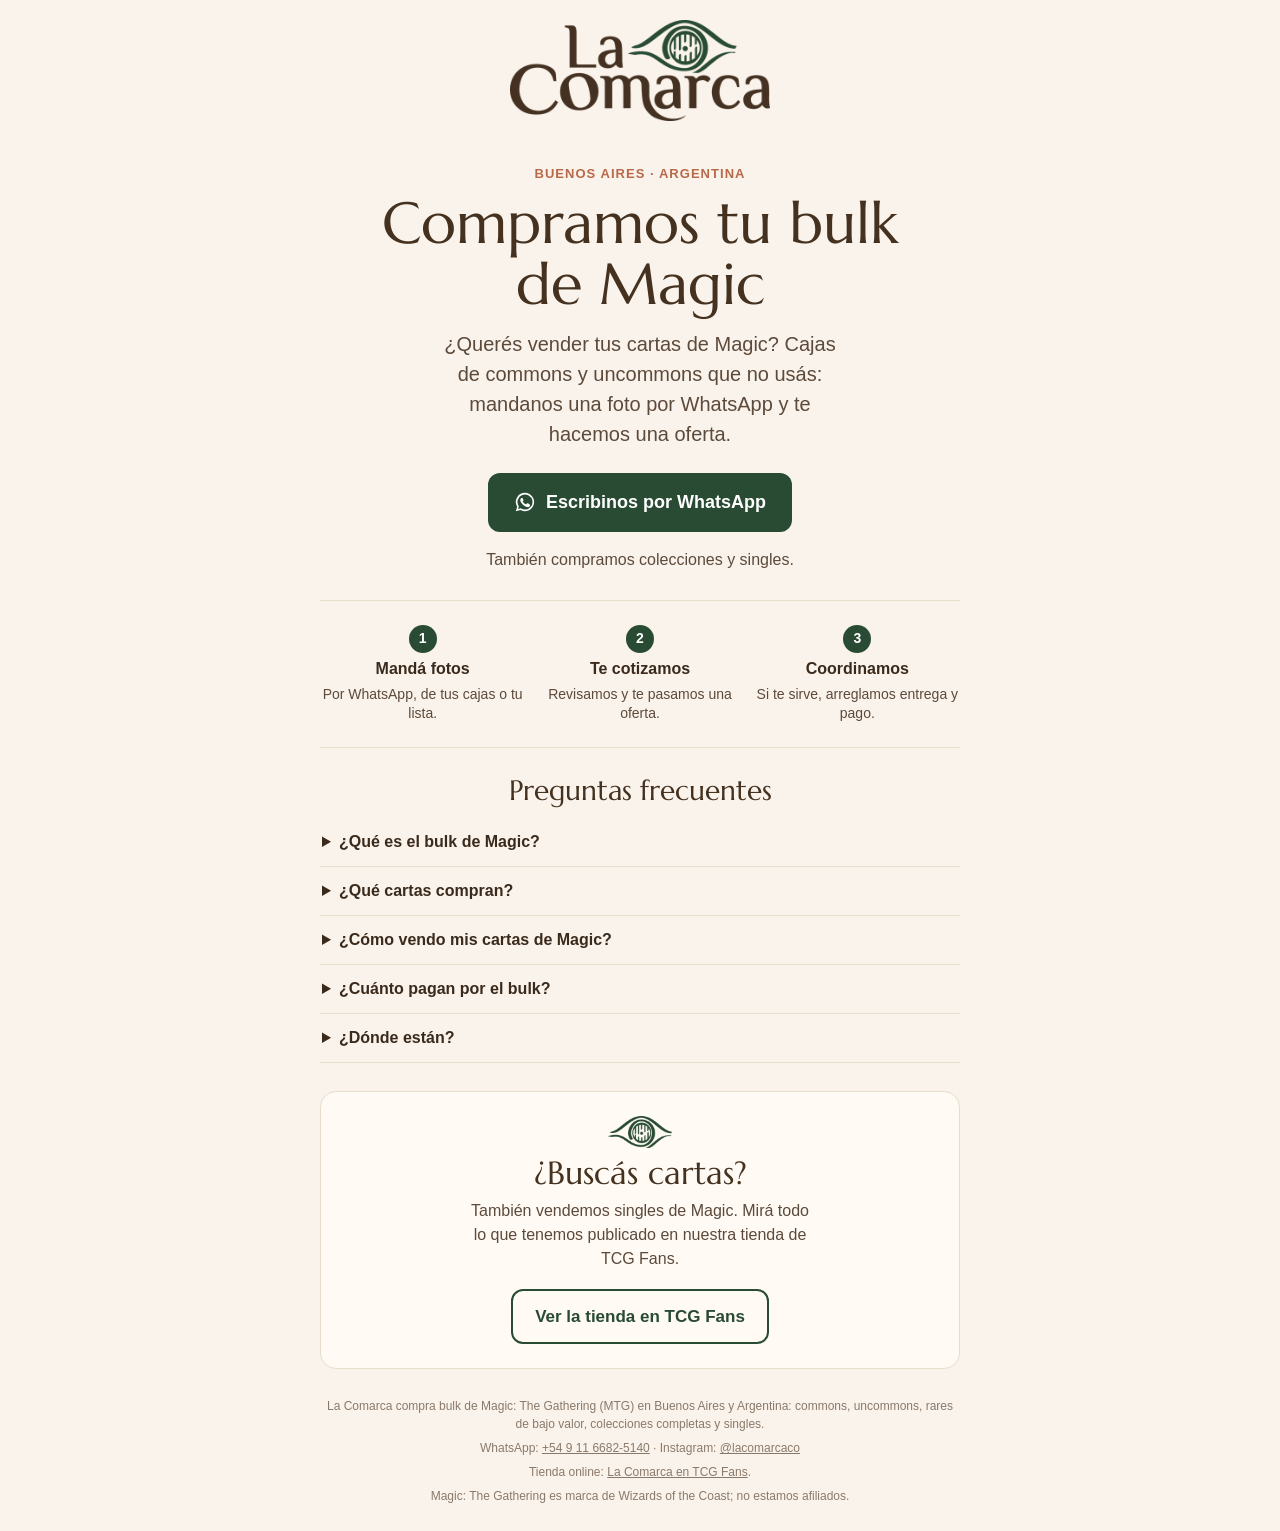
==== index.html @ f1092f17 "Put the seller's phrase in the hero subtitle The .sub line now opens with '¿Querés vender tus cartas" ====
<!doctype html>
<html lang="es-AR">
<head>
  <meta charset="utf-8">
  <meta name="viewport" content="width=device-width, initial-scale=1, viewport-fit=cover">
  <title>Compro bulk de Magic (MTG) en Buenos Aires | La Comarca MTG</title>
  <meta name="description" content="¿Querés vender tus cartas de Magic? Compramos bulk de MTG en Buenos Aires: commons, uncommons, colecciones y singles. Mandanos fotos por WhatsApp.">
  <meta name="robots" content="max-image-preview:large">
  <link rel="canonical" href="https://la-comarca.co/">
  <meta name="theme-color" content="#faf3eb">

  <!-- Icons use the eye mark from the brand board -->
  <link rel="icon" type="image/png" sizes="32x32" href="/favicon-32.png">
  <link rel="icon" type="image/png" sizes="512x512" href="/icon-512.png">
  <link rel="apple-touch-icon" href="/apple-touch-icon.png">

  <meta property="og:type" content="website">
  <meta property="og:locale" content="es_AR">
  <meta property="og:site_name" content="La Comarca">
  <meta property="og:title" content="La Comarca · Compramos tu bulk de Magic en Buenos Aires">
  <meta property="og:description" content="Bulk, colecciones y singles de Magic: The Gathering. Mandanos fotos por WhatsApp y te cotizamos.">
  <meta property="og:url" content="https://la-comarca.co/">
  <meta property="og:image" content="https://la-comarca.co/og-image.png">
  <meta property="og:image:width" content="1200">
  <meta property="og:image:height" content="630">
  <meta property="og:image:alt" content="Logo de La Comarca">
  <meta name="twitter:card" content="summary_large_image">

  <link rel="preconnect" href="https://fonts.googleapis.com">
  <link rel="preconnect" href="https://fonts.gstatic.com" crossorigin>
  <link href="https://fonts.googleapis.com/css2?family=Marcellus&display=swap" rel="stylesheet">
  <link rel="stylesheet" href="/styles.css">

  <script type="application/ld+json">
  {
    "@context": "https://schema.org",
    "@graph": [
      {
        "@type": "LocalBusiness",
        "@id": "https://la-comarca.co/#business",
        "name": "La Comarca",
        "alternateName": ["La Comarca MTG", "La Comarca Co"],
        "url": "https://la-comarca.co/",
        "logo": "https://la-comarca.co/icon-512.png",
        "image": "https://la-comarca.co/og-image.png",
        "description": "Compra de bulk de Magic: The Gathering (MTG) en Buenos Aires, Argentina: commons, uncommons, colecciones y singles.",
        "slogan": "Compramos tu bulk de Magic",
        "telephone": "+54 9 11 6682-5140",
        "address": {
          "@type": "PostalAddress",
          "addressLocality": "Buenos Aires",
          "addressCountry": "AR"
        },
        "areaServed": [
          { "@type": "City", "name": "Buenos Aires" },
          { "@type": "Country", "name": "Argentina" }
        ],
        "contactPoint": {
          "@type": "ContactPoint",
          "contactType": "customer service",
          "telephone": "+54 9 11 6682-5140",
          "url": "https://wa.me/5491166825140",
          "availableLanguage": "es"
        },
        "sameAs": [
          "https://tcg.fans/mtg/profile/lacomarcaco/products",
          "https://www.instagram.com/lacomarcaco/"
        ],
        "knowsAbout": ["Magic: The Gathering", "MTG bulk", "cartas de Magic", "colecciones de Magic"]
      },
      {
        "@type": "WebSite",
        "@id": "https://la-comarca.co/#website",
        "name": "La Comarca",
        "alternateName": ["La Comarca MTG", "La Comarca Co"],
        "url": "https://la-comarca.co/",
        "inLanguage": "es-AR",
        "publisher": { "@id": "https://la-comarca.co/#business" }
      }
    ]
  }
  </script>
</head>
<body>
  <header class="topbar">
    <a class="brand" href="/">
      <img src="/assets/logo.png" width="600" height="232" alt="La Comarca">
    </a>
  </header>

  <div class="page">

    <main>
      <section class="hero">
      <p class="where">Buenos Aires · Argentina</p>
      <h1>Compramos tu bulk de&nbsp;Magic</h1>
      <p class="sub">¿Querés vender tus cartas de Magic? Cajas de commons y uncommons que no usás: mandanos una foto por WhatsApp y te hacemos una oferta.</p>

      <a class="wa-link btn" href="https://wa.me/5491166825140">
        <svg class="wa-icon" viewBox="0 0 24 24" aria-hidden="true"><path fill="currentColor" d="M12 2a10 10 0 0 0-8.6 15.1L2 22l5-1.3A10 10 0 1 0 12 2Zm0 18.2a8.2 8.2 0 0 1-4.2-1.2l-.3-.2-3 .8.8-2.9-.2-.3A8.2 8.2 0 1 1 12 20.2Zm4.5-6.1c-.2-.1-1.5-.7-1.7-.8-.2-.1-.4-.1-.6.1l-.8 1c-.1.2-.3.2-.5.1a6.7 6.7 0 0 1-3.3-2.9c-.3-.4.2-.4.7-1.3.1-.2 0-.3 0-.4l-.8-1.8c-.2-.5-.4-.4-.6-.4h-.5a1 1 0 0 0-.7.3 3 3 0 0 0-.9 2.2 5.2 5.2 0 0 0 1.1 2.7 11.8 11.8 0 0 0 4.5 4c1.7.7 2.3.8 3.2.6.5-.1 1.5-.6 1.7-1.2.2-.6.2-1.1.2-1.2-.1-.1-.3-.2-.5-.3Z"/></svg>
        Escribinos por WhatsApp
      </a>

      <p class="also">También compramos colecciones y singles.</p>
      </section>

      <ol class="steps" aria-label="Cómo funciona">
        <li>
          <span class="step-n">1</span>
          <strong>Mandá fotos</strong>
          <p>Por WhatsApp, de tus cajas o tu lista.</p>
        </li>
        <li>
          <span class="step-n">2</span>
          <strong>Te cotizamos</strong>
          <p>Revisamos y te pasamos una oferta.</p>
        </li>
        <li>
          <span class="step-n">3</span>
          <strong>Coordinamos</strong>
          <p>Si te sirve, arreglamos entrega y pago.</p>
        </li>
      </ol>

      <section class="faq" aria-labelledby="faq-title">
        <h2 id="faq-title">Preguntas frecuentes</h2>
        <details>
          <summary>¿Qué es el bulk de Magic?</summary>
          <p>Son las cartas de Magic: The Gathering que valen poco una por una: commons, uncommons y rares de bajo valor. Se compran por cantidad, en cajas o lotes.</p>
        </details>
        <details>
          <summary>¿Qué cartas compran?</summary>
          <p>Bulk de commons y uncommons, rares de bajo valor, colecciones completas y singles sueltos.</p>
        </details>
        <details>
          <summary>¿Cómo vendo mis cartas de Magic?</summary>
          <p><a class="wa-link" href="https://wa.me/5491166825140">Escribinos por WhatsApp</a> y mandanos fotos de tus cajas o tu lista. Las revisamos y te pasamos una oferta. Si te sirve, coordinamos entrega y pago.</p>
        </details>
        <details>
          <summary>¿Cuánto pagan por el bulk?</summary>
          <p>Depende de la cantidad, el estado y qué cartas haya. Por eso primero vemos las fotos y después te hacemos una oferta.</p>
        </details>
        <details>
          <summary>¿Dónde están?</summary>
          <p>En Buenos Aires. La entrega y el pago se coordinan por WhatsApp.</p>
        </details>
      </section>

      <section class="shop" aria-labelledby="shop-title">
        <img class="shop-eye" src="/assets/eye.png" width="192" height="94" alt="">
        <h2 id="shop-title">¿Buscás cartas?</h2>
        <p>También vendemos singles de Magic. Mirá todo lo que tenemos publicado en nuestra tienda de TCG Fans.</p>
        <a class="btn btn-alt" href="https://tcg.fans/mtg/profile/lacomarcaco/products" target="_blank" rel="noopener">Ver la tienda en TCG Fans</a>
      </section>
    </main>

    <footer class="foot">
      <p>La Comarca compra bulk de Magic: The Gathering (MTG) en Buenos Aires y Argentina: commons, uncommons, rares de bajo valor, colecciones completas y singles.</p>
      <p>WhatsApp: <a class="wa-link" href="https://wa.me/5491166825140">+54 9 11 6682-5140</a> · Instagram: <a href="https://www.instagram.com/lacomarcaco/" target="_blank" rel="noopener">@lacomarcaco</a></p>
      <p>Tienda online: <a href="https://tcg.fans/mtg/profile/lacomarcaco/products" target="_blank" rel="noopener">La Comarca en TCG Fans</a>.</p>
      <p>Magic: The Gathering es marca de Wizards of the Coast; no estamos afiliados.</p>
    </footer>
  </div>

  <script>
    // WhatsApp business number. Digits only, international format
    // (Argentina mobile: 549 + area code + number, e.g. 5491122334455).
    var WHATSAPP_NUMBER = "5491166825140";
    var WHATSAPP_TEXT = "Hola! Tengo bulk de Magic para vender.";

    var waHref = "https://wa.me/" + WHATSAPP_NUMBER + "?text=" + encodeURIComponent(WHATSAPP_TEXT);
    document.querySelectorAll(".wa-link").forEach(function (a) {
      a.href = waHref;
      a.target = "_blank";
      a.rel = "noopener";
    });
  </script>
</body>
</html>
---- styles.css ----
/* Light only, on purpose: dark/brown backgrounds read badly for this audience.
   Palette comes from the brand board: cream paper, brown wordmark, green eye, terracotta accent. */
:root {
  --bg: #faf3eb;
  --card: #fffaf4;
  --ink: #3a2a1c;
  --ink-soft: #5c4a3b;
  --ink-faint: #8a7a6b;
  --rule: #e8dccd;
  --green: #294b33;
  --green-ink: #ffffff;
  --brown: #44311f;
  --terracotta: #b8694a;
  color-scheme: light;
}

*, *::before, *::after { box-sizing: border-box; }

html { -webkit-text-size-adjust: 100%; }

body {
  margin: 0;
  background: var(--bg);
  color: var(--ink);
  font-family: -apple-system, BlinkMacSystemFont, "Segoe UI", Roboto, "Helvetica Neue", Arial, sans-serif;
  line-height: 1.5;
}

.page {
  max-width: 680px;
  margin-inline: auto;
  padding: 0 20px calc(20px + env(safe-area-inset-bottom, 0px));
}

/* Flared display serif that sits close to the wordmark; headings only */
h1, h2 {
  font-family: "Marcellus", Georgia, serif;
  font-weight: 400;
  color: var(--brown);
}

/* Header: the full logo on the cream page, no band */
.topbar {
  padding: calc(20px + env(safe-area-inset-top, 0px)) 20px 0;
  text-align: center;
}
.brand { display: inline-block; }
.brand img {
  display: block;
  width: clamp(190px, 52vw, 260px);
  height: auto;
}

.hero {
  padding-block: clamp(20px, 4vh, 48px) 28px;
  text-align: center;
}
.where {
  margin: 0 0 10px;
  font-size: 13px;
  font-weight: 600;
  letter-spacing: 0.08em;
  text-transform: uppercase;
  color: var(--terracotta);
}

h1 {
  font-size: clamp(36px, 9.5vw, 58px);
  line-height: 1.05;
  margin: 0 0 14px;
}

.sub {
  font-size: clamp(18px, 4.6vw, 20px);
  color: var(--ink-soft);
  margin: 0 auto 24px;
  max-width: 36ch;
}

.btn {
  display: inline-flex;
  align-items: center;
  justify-content: center;
  gap: 10px;
  background: var(--green);
  color: var(--green-ink);
  font-weight: 600;
  font-size: 18px;
  text-decoration: none;
  padding: 16px 26px;
  border-radius: 12px;
  min-height: 56px;
}
.btn:hover { filter: brightness(1.15); }
.btn:active { transform: translateY(1px); }
.btn:focus-visible { outline: 3px solid var(--ink); outline-offset: 3px; }
.wa-icon { width: 22px; height: 22px; flex: none; }

/* Secondary button: outlined, so WhatsApp stays the main action */
.btn-alt {
  background: transparent;
  color: var(--green);
  border: 2px solid var(--green);
  font-size: 17px;
  min-height: 52px;
  padding: 13px 22px;
}
.btn-alt:hover { filter: none; background: var(--green); color: var(--green-ink); }

@media (max-width: 480px) {
  .btn { width: 100%; }
}

.also {
  margin: 16px 0 0;
  font-size: 16px;
  color: var(--ink-soft);
}

/* Steps: always left to right, even on phones */
.steps {
  list-style: none;
  margin: 0;
  padding: 24px 0;
  border-top: 1px solid var(--rule);
  border-bottom: 1px solid var(--rule);
  display: grid;
  grid-template-columns: repeat(3, 1fr);
  gap: 12px;
}
.steps li {
  display: flex;
  flex-direction: column;
  align-items: center;
  text-align: center;
  gap: 6px;
}
.step-n {
  width: 28px;
  height: 28px;
  border-radius: 50%;
  background: var(--green);
  color: var(--green-ink);
  font-weight: 700;
  font-size: 14px;
  display: grid;
  place-items: center;
}
.steps strong {
  font-size: 16px;
  line-height: 1.25;
}
.steps p {
  margin: 0;
  font-size: 14px;
  line-height: 1.35;
  color: var(--ink-soft);
}

/* FAQ: collapsed by default so the page stays short; text is still indexable */
.faq { padding-top: 28px; }
.faq h2 {
  font-size: clamp(24px, 6vw, 28px);
  line-height: 1.1;
  margin: 0 0 12px;
  text-align: center;
}
.faq details {
  border-bottom: 1px solid var(--rule);
  padding: 12px 2px;
}
.faq summary {
  cursor: pointer;
  font-weight: 600;
  font-size: 16px;
  color: var(--ink);
}
.faq summary:focus-visible { outline: 3px solid var(--ink); outline-offset: 3px; }
.faq details p {
  margin: 8px 0 0;
  font-size: 15px;
  color: var(--ink-soft);
}
.faq a { color: var(--green); font-weight: 600; }

/* TCG Fans store */
.shop {
  margin: 28px 0 8px;
  padding: 24px 20px;
  background: var(--card);
  border: 1px solid var(--rule);
  border-radius: 16px;
  text-align: center;
}
.shop-eye {
  width: 64px;
  height: auto;
  margin: 0 auto 8px;
  display: block;
}
.shop h2 {
  font-size: clamp(26px, 6.5vw, 32px);
  line-height: 1.1;
  margin: 0 0 8px;
}
.shop p {
  margin: 0 auto 18px;
  max-width: 38ch;
  color: var(--ink-soft);
}

.foot {
  padding-top: 20px;
  font-size: 12px;
  color: var(--ink-faint);
  text-align: center;
}
.foot p { margin: 0 0 6px; }
.foot a { color: inherit; }
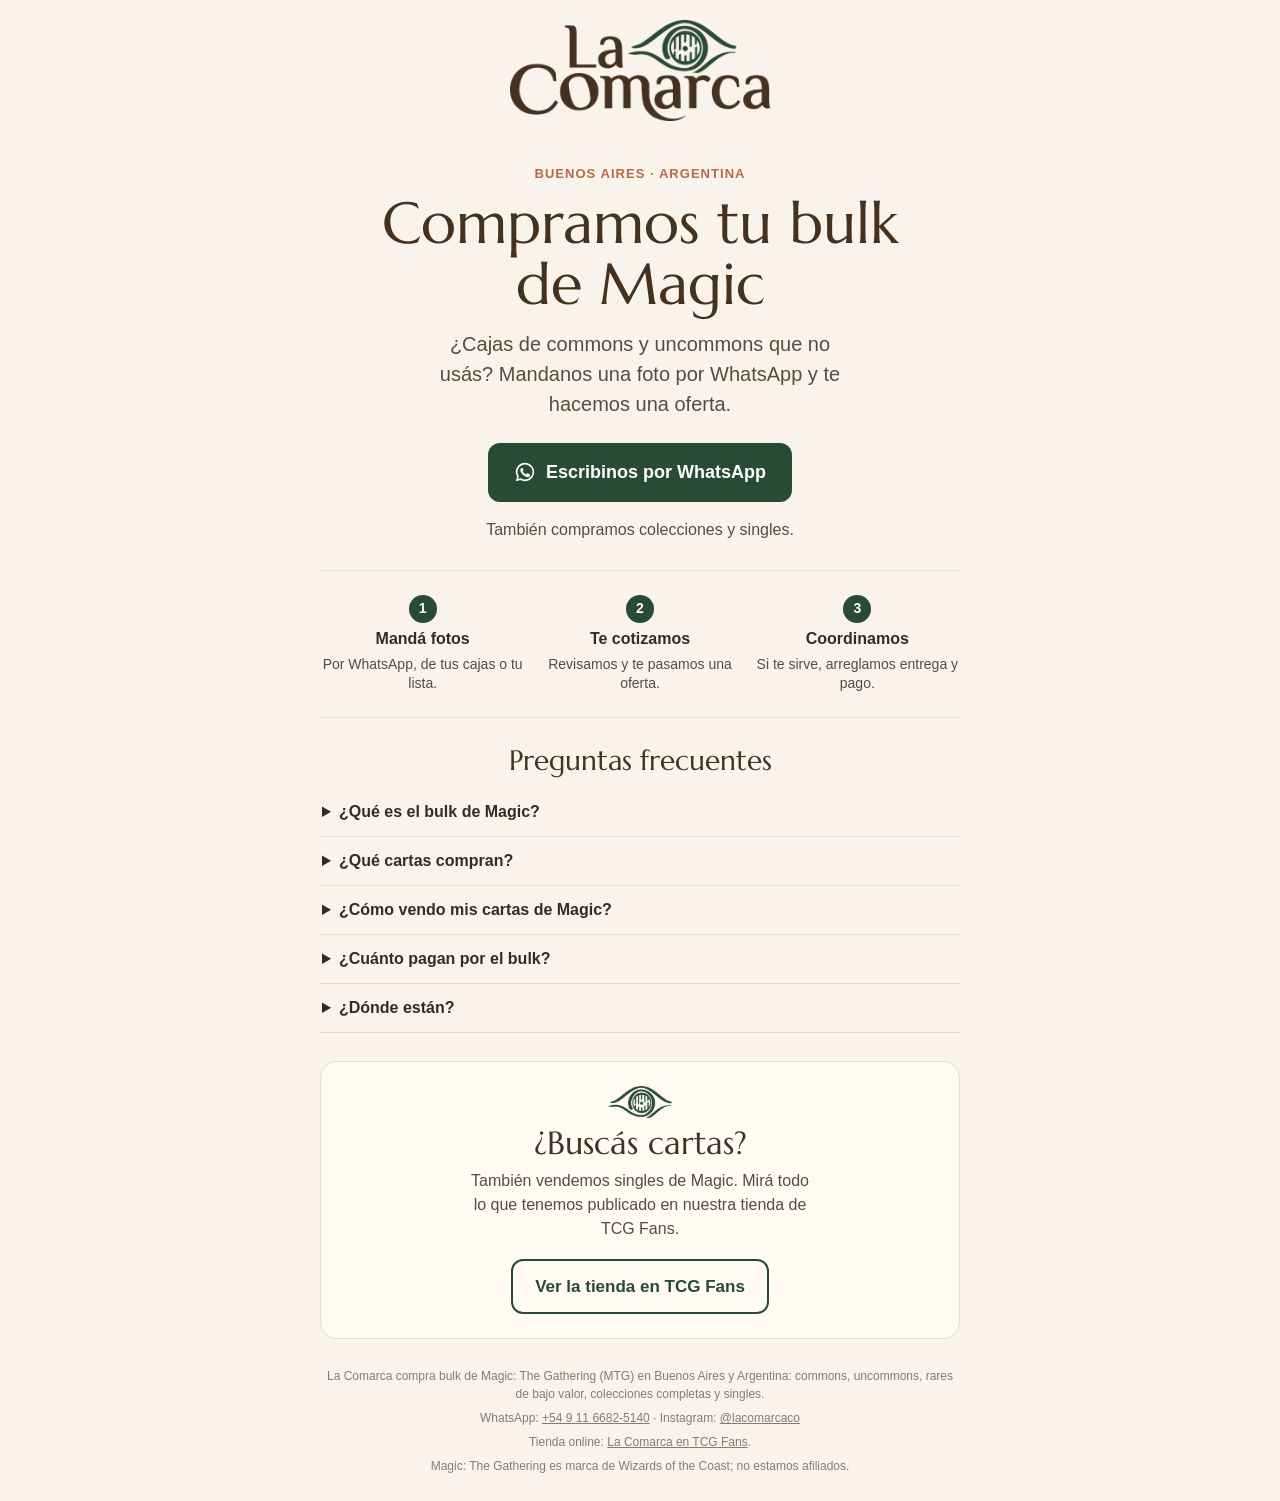
==== commit dbbd8a04: "Merge pull request #3 from juaniromerov/claude/seo-improvements SEO: sharper title, richer structure" ====
--- a/index.html
+++ b/index.html
@@ -94,7 +94,7 @@
       <section class="hero">
       <p class="where">Buenos Aires · Argentina</p>
       <h1>Compramos tu bulk de&nbsp;Magic</h1>
-      <p class="sub">¿Querés vender tus cartas de Magic? Cajas de commons y uncommons que no usás: mandanos una foto por WhatsApp y te hacemos una oferta.</p>
+      <p class="sub">¿Cajas de commons y uncommons que no usás? Mandanos una foto por WhatsApp y te hacemos una oferta.</p>
 
       <a class="wa-link btn" href="https://wa.me/5491166825140">
         <svg class="wa-icon" viewBox="0 0 24 24" aria-hidden="true"><path fill="currentColor" d="M12 2a10 10 0 0 0-8.6 15.1L2 22l5-1.3A10 10 0 1 0 12 2Zm0 18.2a8.2 8.2 0 0 1-4.2-1.2l-.3-.2-3 .8.8-2.9-.2-.3A8.2 8.2 0 1 1 12 20.2Zm4.5-6.1c-.2-.1-1.5-.7-1.7-.8-.2-.1-.4-.1-.6.1l-.8 1c-.1.2-.3.2-.5.1a6.7 6.7 0 0 1-3.3-2.9c-.3-.4.2-.4.7-1.3.1-.2 0-.3 0-.4l-.8-1.8c-.2-.5-.4-.4-.6-.4h-.5a1 1 0 0 0-.7.3 3 3 0 0 0-.9 2.2 5.2 5.2 0 0 0 1.1 2.7 11.8 11.8 0 0 0 4.5 4c1.7.7 2.3.8 3.2.6.5-.1 1.5-.6 1.7-1.2.2-.6.2-1.1.2-1.2-.1-.1-.3-.2-.5-.3Z"/></svg>
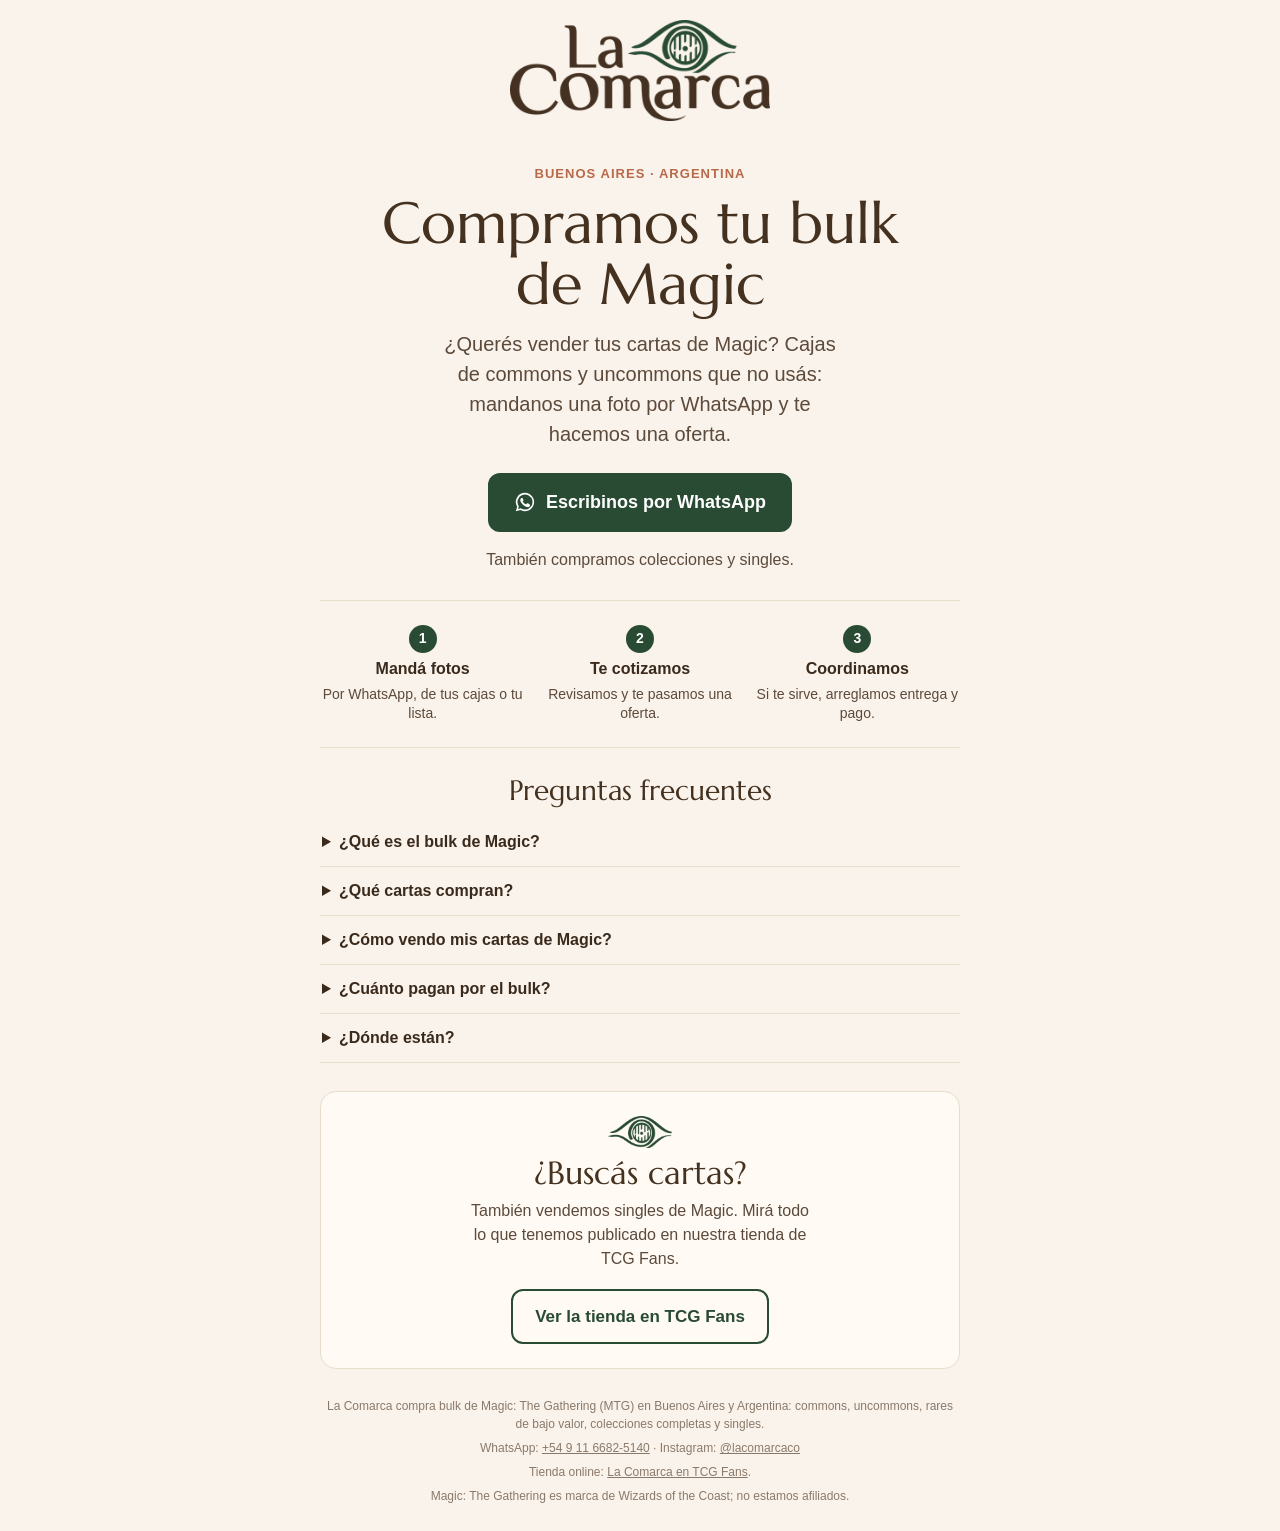
==== commit 9238c6a5: "Merge pull request #4 from juaniromerov/claude/seo-round2 Put the seller's phrase in the hero subtit" ====
--- a/index.html
+++ b/index.html
@@ -94,7 +94,7 @@
       <section class="hero">
       <p class="where">Buenos Aires · Argentina</p>
       <h1>Compramos tu bulk de&nbsp;Magic</h1>
-      <p class="sub">¿Cajas de commons y uncommons que no usás? Mandanos una foto por WhatsApp y te hacemos una oferta.</p>
+      <p class="sub">¿Querés vender tus cartas de Magic? Cajas de commons y uncommons que no usás: mandanos una foto por WhatsApp y te hacemos una oferta.</p>
 
       <a class="wa-link btn" href="https://wa.me/5491166825140">
         <svg class="wa-icon" viewBox="0 0 24 24" aria-hidden="true"><path fill="currentColor" d="M12 2a10 10 0 0 0-8.6 15.1L2 22l5-1.3A10 10 0 1 0 12 2Zm0 18.2a8.2 8.2 0 0 1-4.2-1.2l-.3-.2-3 .8.8-2.9-.2-.3A8.2 8.2 0 1 1 12 20.2Zm4.5-6.1c-.2-.1-1.5-.7-1.7-.8-.2-.1-.4-.1-.6.1l-.8 1c-.1.2-.3.2-.5.1a6.7 6.7 0 0 1-3.3-2.9c-.3-.4.2-.4.7-1.3.1-.2 0-.3 0-.4l-.8-1.8c-.2-.5-.4-.4-.6-.4h-.5a1 1 0 0 0-.7.3 3 3 0 0 0-.9 2.2 5.2 5.2 0 0 0 1.1 2.7 11.8 11.8 0 0 0 4.5 4c1.7.7 2.3.8 3.2.6.5-.1 1.5-.6 1.7-1.2.2-.6.2-1.1.2-1.2-.1-.1-.3-.2-.5-.3Z"/></svg>
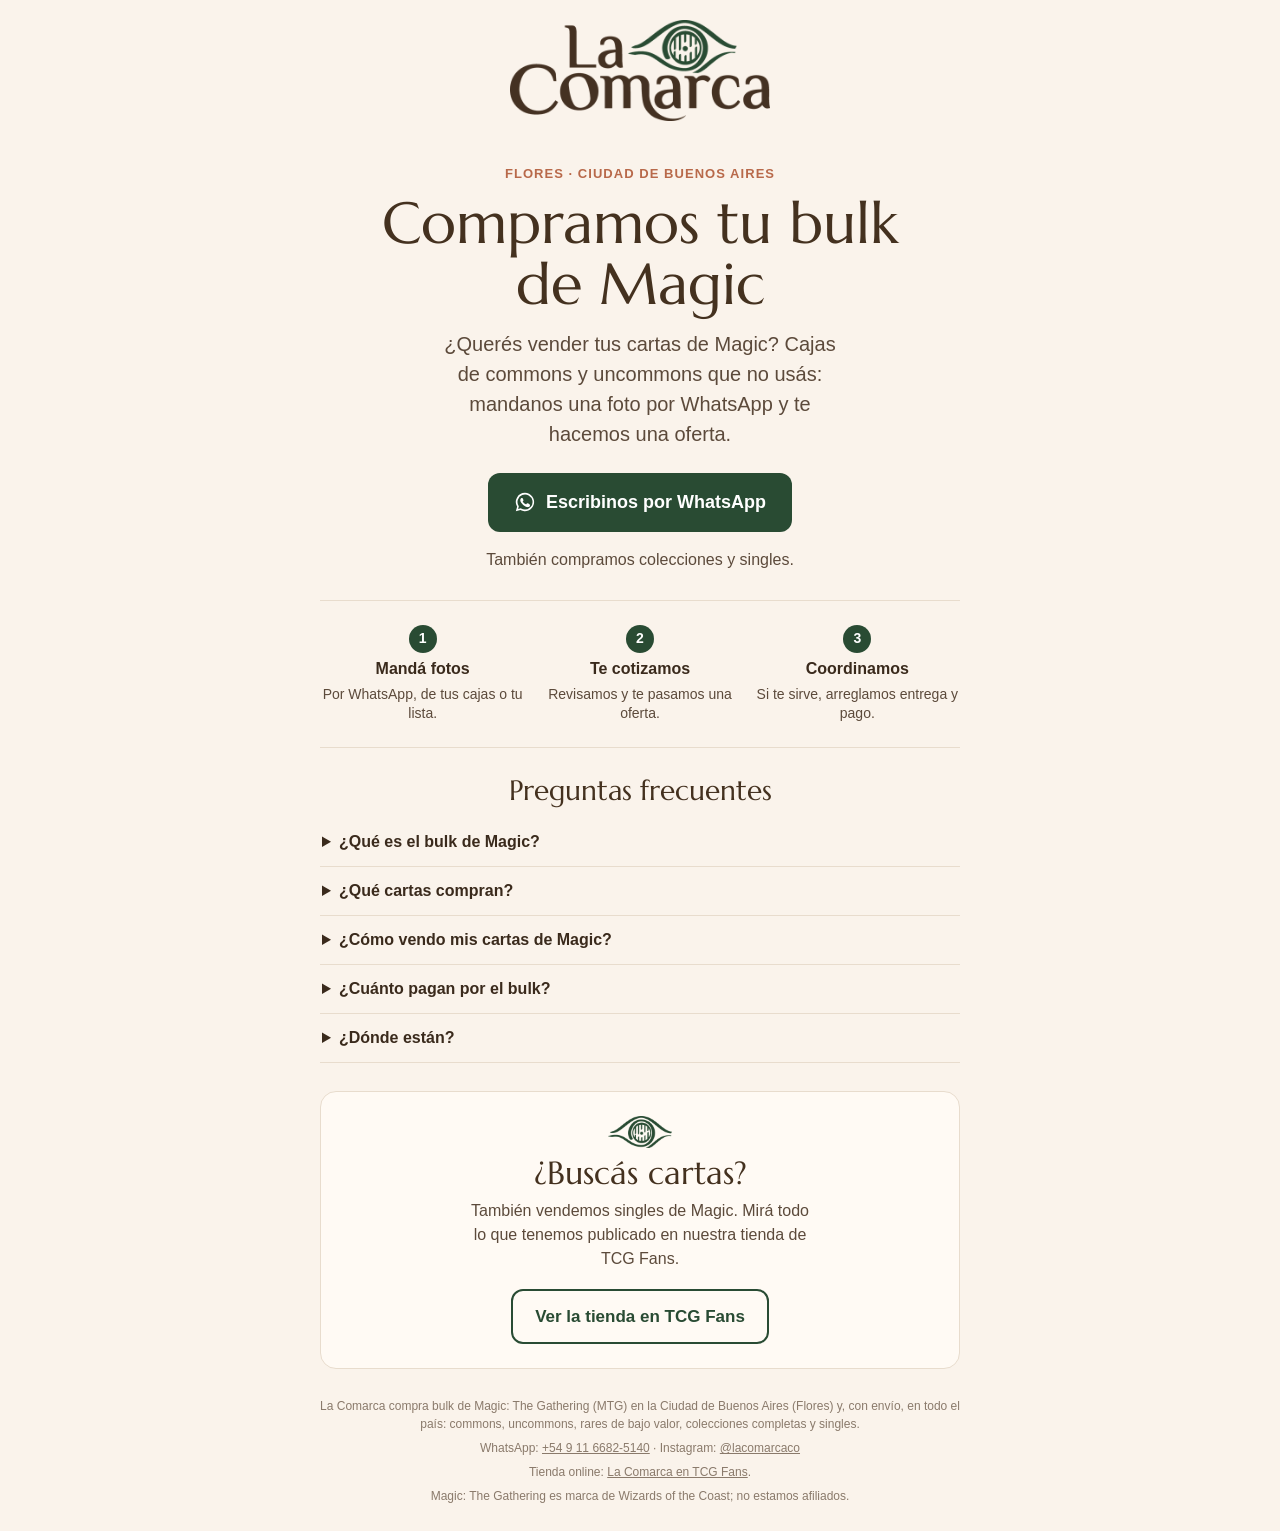
==== commit 1d71d36d: "Name Flores and CABA as the buying area Juani confirmed he buys in CABA, mainly Flores, and takes sh" ====
--- a/index.html
+++ b/index.html
@@ -4,7 +4,7 @@
   <meta charset="utf-8">
   <meta name="viewport" content="width=device-width, initial-scale=1, viewport-fit=cover">
   <title>Compro bulk de Magic (MTG) en Buenos Aires | La Comarca MTG</title>
-  <meta name="description" content="¿Querés vender tus cartas de Magic? Compramos bulk de MTG en Buenos Aires: commons, uncommons, colecciones y singles. Mandanos fotos por WhatsApp.">
+  <meta name="description" content="¿Querés vender tus cartas de Magic? Compramos bulk de MTG en Buenos Aires (Flores, CABA): commons, uncommons, colecciones y singles. Escribinos por WhatsApp.">
   <meta name="robots" content="max-image-preview:large">
   <link rel="canonical" href="https://la-comarca.co/">
   <meta name="theme-color" content="#faf3eb">
@@ -43,16 +43,18 @@
         "url": "https://la-comarca.co/",
         "logo": "https://la-comarca.co/icon-512.png",
         "image": "https://la-comarca.co/og-image.png",
-        "description": "Compra de bulk de Magic: The Gathering (MTG) en Buenos Aires, Argentina: commons, uncommons, colecciones y singles.",
+        "description": "Compra de bulk de Magic: The Gathering (MTG) en Flores, Ciudad de Buenos Aires, con envíos desde todo el país: commons, uncommons, colecciones y singles.",
         "slogan": "Compramos tu bulk de Magic",
         "telephone": "+54 9 11 6682-5140",
         "address": {
           "@type": "PostalAddress",
-          "addressLocality": "Buenos Aires",
+          "addressLocality": "Ciudad Autónoma de Buenos Aires",
+          "addressRegion": "CABA",
           "addressCountry": "AR"
         },
         "areaServed": [
-          { "@type": "City", "name": "Buenos Aires" },
+          { "@type": "Place", "name": "Flores, Ciudad Autónoma de Buenos Aires" },
+          { "@type": "City", "name": "Ciudad Autónoma de Buenos Aires" },
           { "@type": "Country", "name": "Argentina" }
         ],
         "contactPoint": {
@@ -92,7 +94,7 @@
 
     <main>
       <section class="hero">
-      <p class="where">Buenos Aires · Argentina</p>
+      <p class="where">Flores · Ciudad de Buenos Aires</p>
       <h1>Compramos tu bulk de&nbsp;Magic</h1>
       <p class="sub">¿Querés vender tus cartas de Magic? Cajas de commons y uncommons que no usás: mandanos una foto por WhatsApp y te hacemos una oferta.</p>
 
@@ -142,7 +144,7 @@
         </details>
         <details>
           <summary>¿Dónde están?</summary>
-          <p>En Buenos Aires. La entrega y el pago se coordinan por WhatsApp.</p>
+          <p>En Flores, Ciudad de Buenos Aires. Compramos en toda CABA, y desde el resto del país coordinamos envío a partir de cierto volumen. La entrega y el pago se arreglan por WhatsApp.</p>
         </details>
       </section>
 
@@ -155,7 +157,7 @@
     </main>
 
     <footer class="foot">
-      <p>La Comarca compra bulk de Magic: The Gathering (MTG) en Buenos Aires y Argentina: commons, uncommons, rares de bajo valor, colecciones completas y singles.</p>
+      <p>La Comarca compra bulk de Magic: The Gathering (MTG) en la Ciudad de Buenos Aires (Flores) y, con envío, en todo el país: commons, uncommons, rares de bajo valor, colecciones completas y singles.</p>
       <p>WhatsApp: <a class="wa-link" href="https://wa.me/5491166825140">+54 9 11 6682-5140</a> · Instagram: <a href="https://www.instagram.com/lacomarcaco/" target="_blank" rel="noopener">@lacomarcaco</a></p>
       <p>Tienda online: <a href="https://tcg.fans/mtg/profile/lacomarcaco/products" target="_blank" rel="noopener">La Comarca en TCG Fans</a>.</p>
       <p>Magic: The Gathering es marca de Wizards of the Coast; no estamos afiliados.</p>
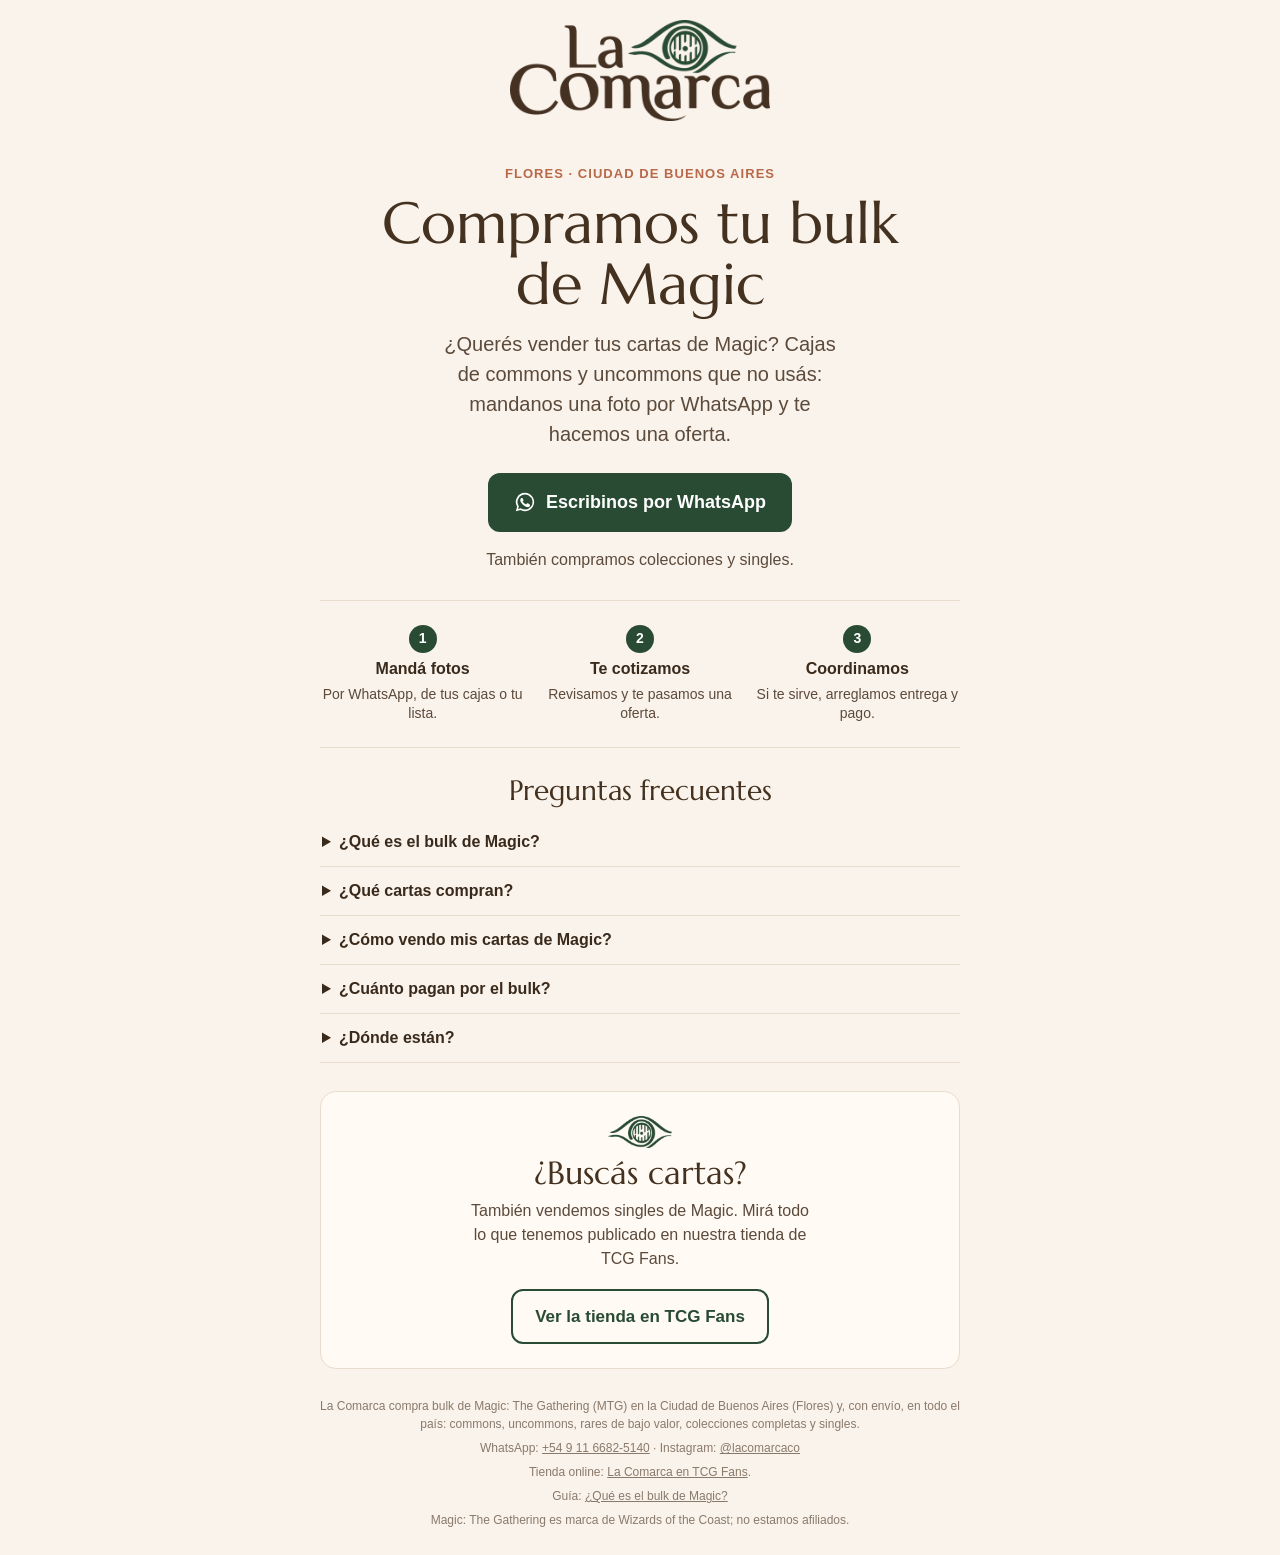
==== commit cb5a9664: "Add a '¿Qué es el bulk de Magic?' guide page New page at /que-es-el-bulk/ (about 410 words, es-AR): " ====
--- a/index.html
+++ b/index.html
@@ -128,7 +128,7 @@
         <h2 id="faq-title">Preguntas frecuentes</h2>
         <details>
           <summary>¿Qué es el bulk de Magic?</summary>
-          <p>Son las cartas de Magic: The Gathering que valen poco una por una: commons, uncommons y rares de bajo valor. Se compran por cantidad, en cajas o lotes.</p>
+          <p>Son las cartas de Magic: The Gathering que valen poco una por una: commons, uncommons y rares de bajo valor. Se compran por cantidad, en cajas o lotes. <a href="/que-es-el-bulk/">Más info: qué es el bulk y cómo ordenarlo</a>.</p>
         </details>
         <details>
           <summary>¿Qué cartas compran?</summary>
@@ -144,7 +144,7 @@
         </details>
         <details>
           <summary>¿Dónde están?</summary>
-          <p>En Flores, Ciudad de Buenos Aires. Compramos en toda CABA, y desde el resto del país coordinamos envío a partir de cierto volumen. La entrega y el pago se arreglan por WhatsApp.</p>
+          <p>En Flores, Ciudad de Buenos Aires. Nos encontramos en persona, sobre todo en Flores, y compramos en toda CABA. Desde el resto del país coordinamos envío a partir de cierto volumen. Todo se arregla por WhatsApp.</p>
         </details>
       </section>
 
@@ -160,6 +160,7 @@
       <p>La Comarca compra bulk de Magic: The Gathering (MTG) en la Ciudad de Buenos Aires (Flores) y, con envío, en todo el país: commons, uncommons, rares de bajo valor, colecciones completas y singles.</p>
       <p>WhatsApp: <a class="wa-link" href="https://wa.me/5491166825140">+54 9 11 6682-5140</a> · Instagram: <a href="https://www.instagram.com/lacomarcaco/" target="_blank" rel="noopener">@lacomarcaco</a></p>
       <p>Tienda online: <a href="https://tcg.fans/mtg/profile/lacomarcaco/products" target="_blank" rel="noopener">La Comarca en TCG Fans</a>.</p>
+      <p>Guía: <a class="guide" href="/que-es-el-bulk/">¿Qué es el bulk de Magic?</a></p>
       <p>Magic: The Gathering es marca de Wizards of the Coast; no estamos afiliados.</p>
     </footer>
   </div>
--- a/styles.css
+++ b/styles.css
@@ -183,6 +183,44 @@
 }
 .faq a { color: var(--green); font-weight: 600; }
 
+/* Guide pages (e.g. /que-es-el-bulk/): plain reading layout, same palette */
+.crumbs {
+  padding-top: 16px;
+  font-size: 13px;
+  color: var(--ink-faint);
+  text-align: center;
+}
+.crumbs a { color: var(--green); }
+.article { padding-block: 16px 8px; }
+.article h1 {
+  font-size: clamp(32px, 8.5vw, 48px);
+  line-height: 1.1;
+  margin: 0 0 14px;
+  text-align: center;
+}
+.article h2 {
+  font-size: clamp(22px, 5.6vw, 26px);
+  line-height: 1.15;
+  margin: 28px 0 8px;
+}
+.article p, .article li { font-size: 16px; color: var(--ink-soft); }
+.article p { margin: 0 0 12px; }
+.article ul { margin: 0 0 12px; padding-left: 20px; }
+.article li { margin-bottom: 6px; }
+.article li strong { color: var(--ink); }
+.article .lead { font-size: 18px; color: var(--ink); }
+.article .steps { margin: 4px 0 16px; }
+.article .steps p { font-size: 14px; margin: 0; }
+.cta {
+  margin: 28px 0 8px;
+  padding: 24px 12px;
+  background: var(--card);
+  border: 1px solid var(--rule);
+  border-radius: 16px;
+  text-align: center;
+}
+.cta h2 { margin-top: 0; }
+
 /* TCG Fans store */
 .shop {
   margin: 28px 0 8px;
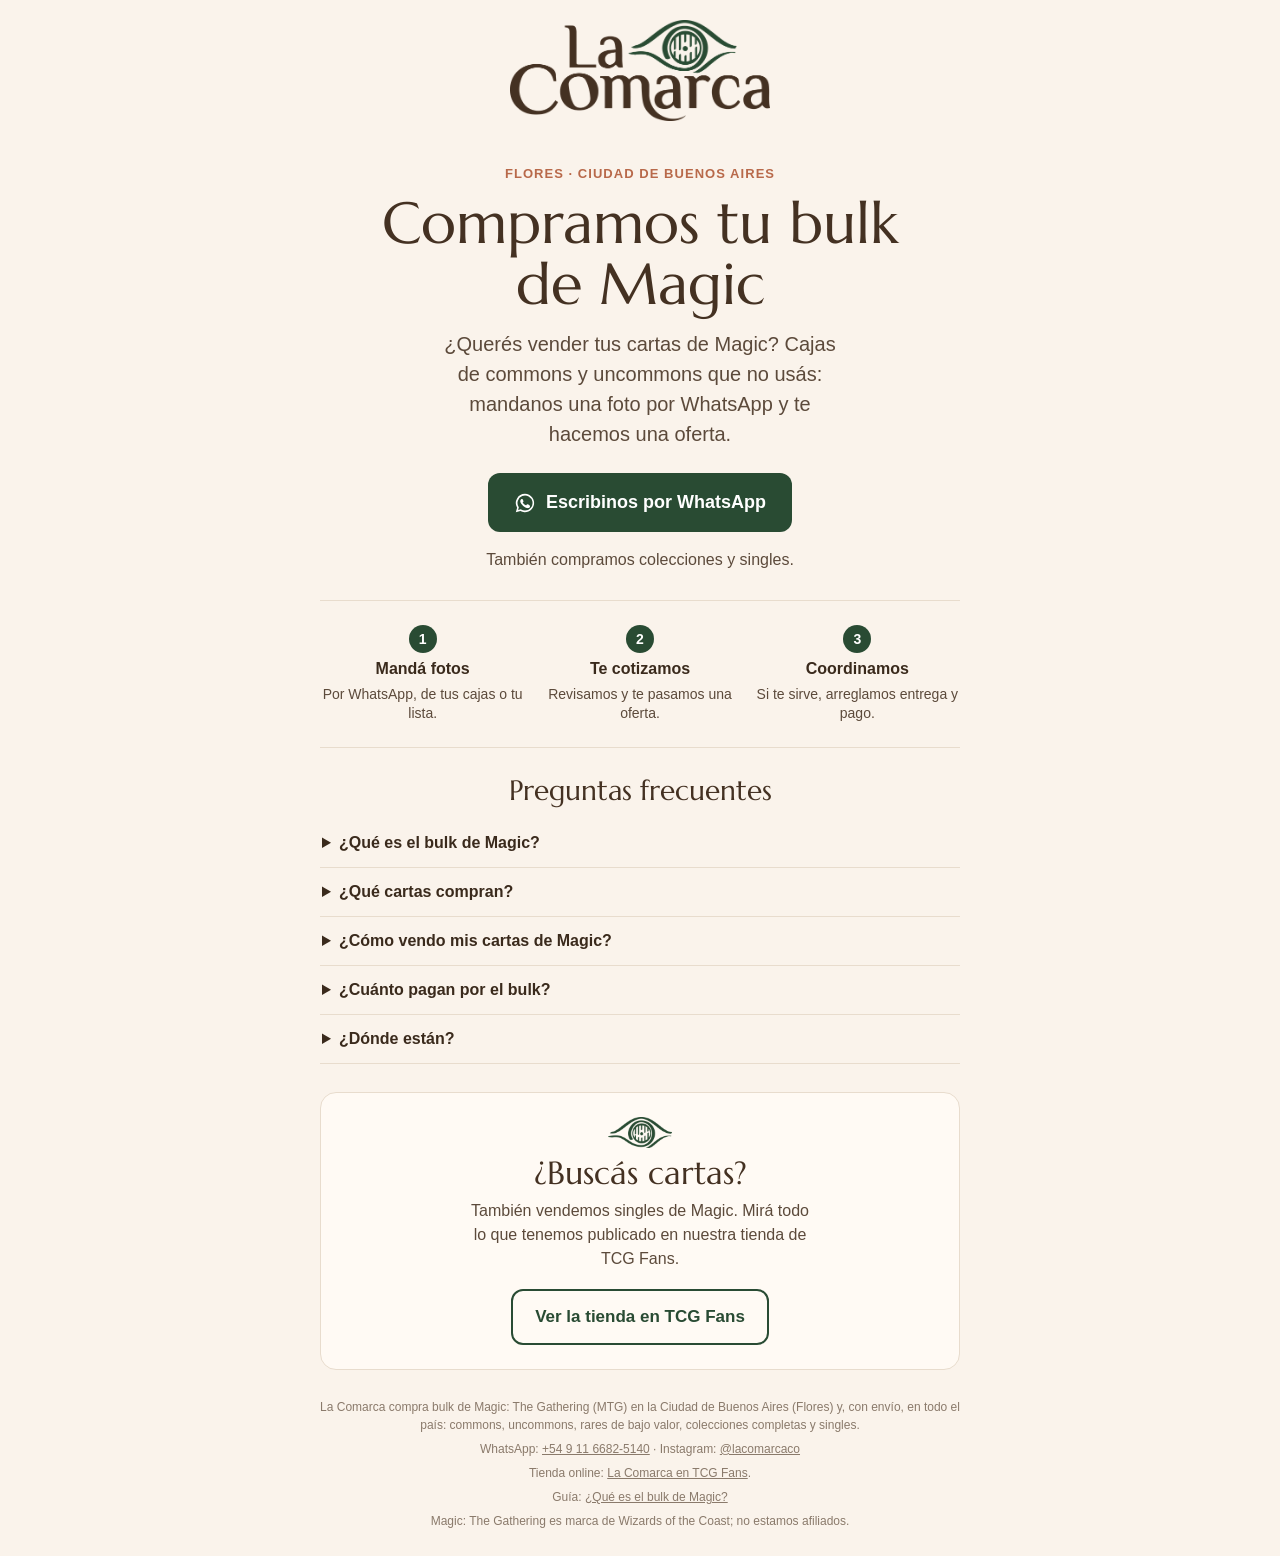
==== commit bee988cb: "Use the designer's official logo files Replace the logo cut from the brand-board JPG with the offici" ====
--- a/index.html
+++ b/index.html
@@ -86,7 +86,7 @@
 <body>
   <header class="topbar">
     <a class="brand" href="/">
-      <img src="/assets/logo.png" width="600" height="232" alt="La Comarca">
+      <img src="/assets/logo.png" width="600" height="233" alt="La Comarca">
     </a>
   </header>
 
@@ -160,7 +160,7 @@
       <p>La Comarca compra bulk de Magic: The Gathering (MTG) en la Ciudad de Buenos Aires (Flores) y, con envío, en todo el país: commons, uncommons, rares de bajo valor, colecciones completas y singles.</p>
       <p>WhatsApp: <a class="wa-link" href="https://wa.me/5491166825140">+54 9 11 6682-5140</a> · Instagram: <a href="https://www.instagram.com/lacomarcaco/" target="_blank" rel="noopener">@lacomarcaco</a></p>
       <p>Tienda online: <a href="https://tcg.fans/mtg/profile/lacomarcaco/products" target="_blank" rel="noopener">La Comarca en TCG Fans</a>.</p>
-      <p>Guía: <a class="guide" href="/que-es-el-bulk/">¿Qué es el bulk de Magic?</a></p>
+      <p>Guía: <a href="/que-es-el-bulk/">¿Qué es el bulk de Magic?</a></p>
       <p>Magic: The Gathering es marca de Wizards of the Coast; no estamos afiliados.</p>
     </footer>
   </div>
--- a/styles.css
+++ b/styles.css
@@ -9,7 +9,7 @@
   --rule: #e8dccd;
   --green: #294b33;
   --green-ink: #ffffff;
-  --brown: #44311f;
+  --brown: #443122;
   --terracotta: #b8694a;
   color-scheme: light;
 }
@@ -187,7 +187,7 @@
 .crumbs {
   padding-top: 16px;
   font-size: 13px;
-  color: var(--ink-faint);
+  color: var(--ink-soft);
   text-align: center;
 }
 .crumbs a { color: var(--green); }
